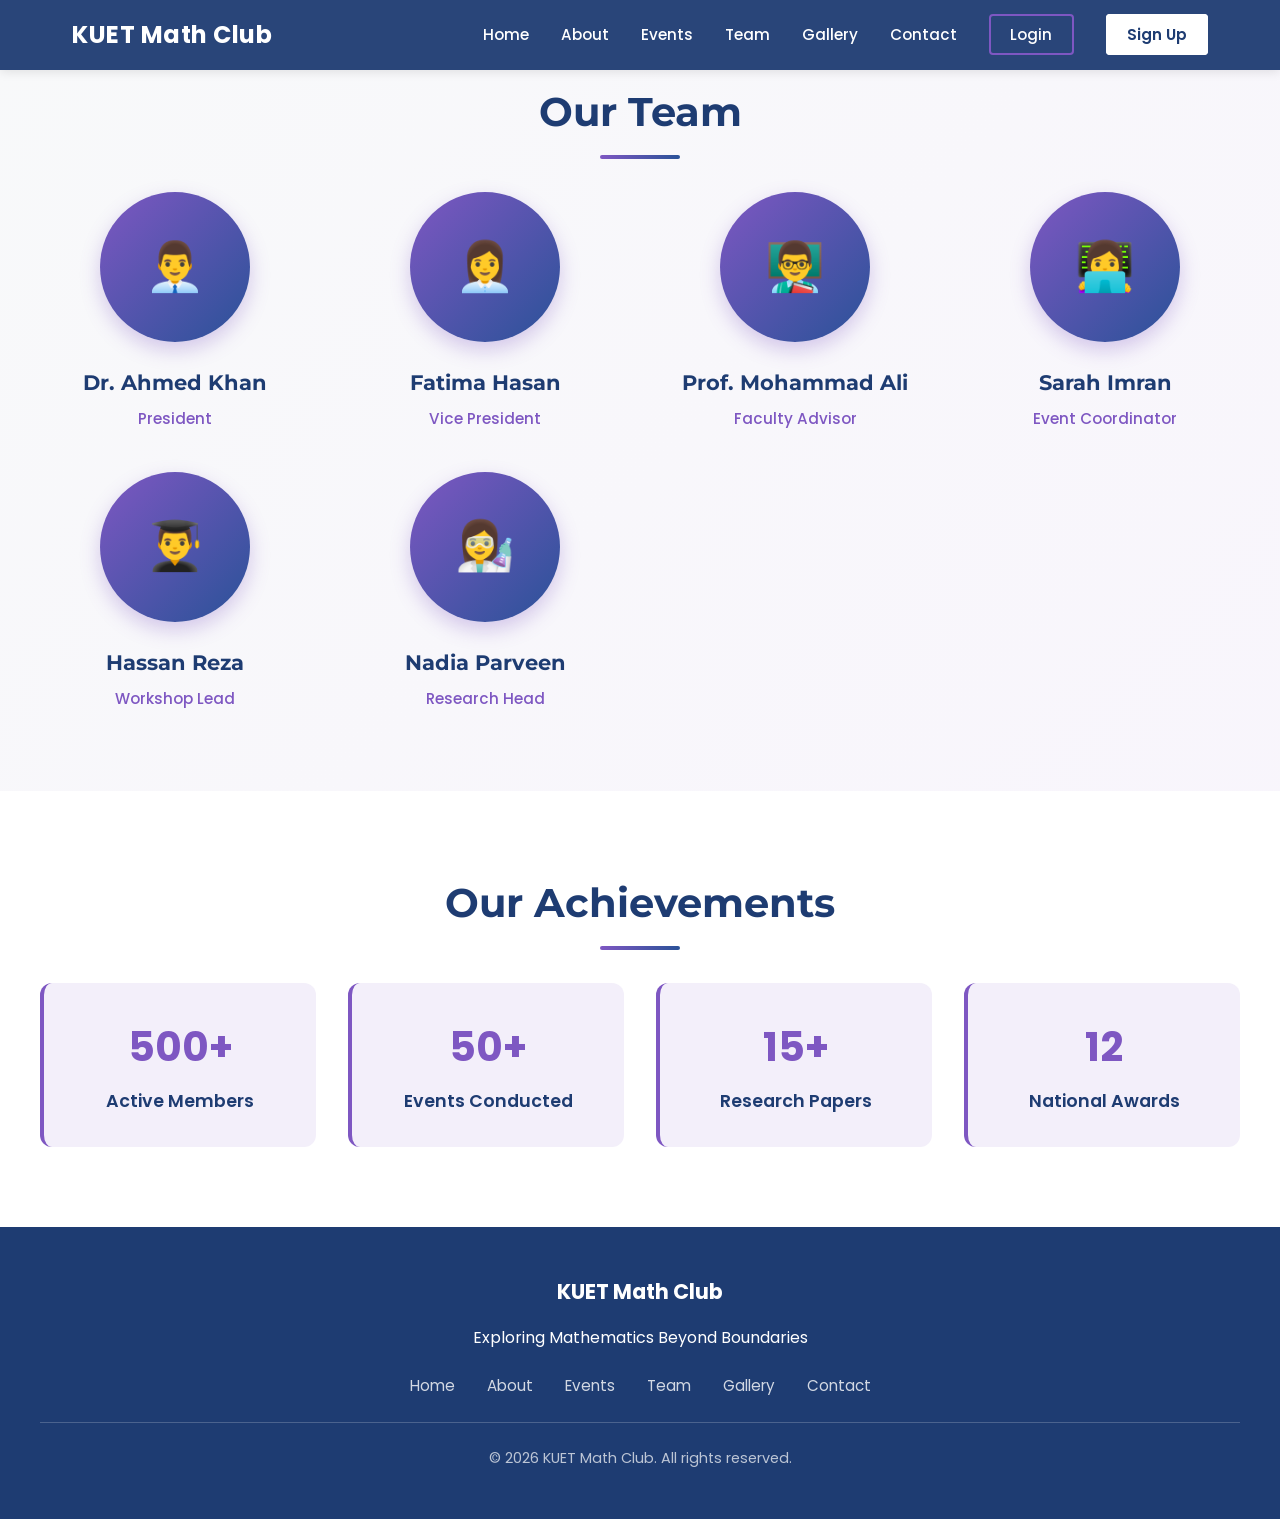
==== team.html @ 25ace0f4 "Add separate pages (About, Team, Gallery, Events), Login/Sign Up page" ====
<!DOCTYPE html>
<html lang="en">
<head>
    <meta charset="UTF-8">
    <meta name="viewport" content="width=device-width, initial-scale=1.0">
    <title>KUET Math Club - Our Team</title>
    <link rel="preconnect" href="https://fonts.googleapis.com">
    <link rel="preconnect" href="https://fonts.gstatic.com" crossorigin>
    <link href="https://fonts.googleapis.com/css2?family=Poppins:wght@300;400;500;600;700&family=Montserrat:wght@400;500;600;700&display=swap" rel="stylesheet">
    <link rel="stylesheet" href="style.css">
</head>
<body>

    <!-- ============ NAVBAR ============ -->
    <nav>
        <div class="navbar-container">
            <div class="logo">KUET Math Club</div>
            <ul class="nav-links">
                <li><a href="index.html">Home</a></li>
                <li><a href="about.html">About</a></li>
                <li><a href="events.html">Events</a></li>
                <li><a href="team.html">Team</a></li>
                <li><a href="gallery.html">Gallery</a></li>
                <li><a href="index.html#contact">Contact</a></li>
                <li><a href="login.html" class="btn-login">Login</a></li>
                <li><a href="signup.html" class="btn-signup">Sign Up</a></li>
            </ul>
        </div>
    </nav>

    <!-- ============ TEAM SECTION ============ -->
    <section class="team" id="team">
        <div class="container">
            <h2 class="section-title">Our Team</h2>
            <div class="team-grid">
                <div class="member-card">
                    <div class="member-image">👨‍💼</div>
                    <h3>Dr. Ahmed Khan</h3>
                    <p class="member-position">President</p>
                </div>

                <div class="member-card">
                    <div class="member-image">👩‍💼</div>
                    <h3>Fatima Hasan</h3>
                    <p class="member-position">Vice President</p>
                </div>

                <div class="member-card">
                    <div class="member-image">👨‍🏫</div>
                    <h3>Prof. Mohammad Ali</h3>
                    <p class="member-position">Faculty Advisor</p>
                </div>

                <div class="member-card">
                    <div class="member-image">👩‍💻</div>
                    <h3>Sarah Imran</h3>
                    <p class="member-position">Event Coordinator</p>
                </div>

                <div class="member-card">
                    <div class="member-image">👨‍🎓</div>
                    <h3>Hassan Reza</h3>
                    <p class="member-position">Workshop Lead</p>
                </div>

                <div class="member-card">
                    <div class="member-image">👩‍🔬</div>
                    <h3>Nadia Parveen</h3>
                    <p class="member-position">Research Head</p>
                </div>
            </div>
        </div>
    </section>

    <!-- ============ ACHIEVEMENTS SECTION ============ -->
    <section class="achievements">
        <div class="container">
            <h2 class="section-title">Our Achievements</h2>
            <div class="achievements-grid">
                <div class="achievement-item">
                    <div class="achievement-number">500+</div>
                    <div class="achievement-title">Active Members</div>
                </div>

                <div class="achievement-item">
                    <div class="achievement-number">50+</div>
                    <div class="achievement-title">Events Conducted</div>
                </div>

                <div class="achievement-item">
                    <div class="achievement-number">15+</div>
                    <div class="achievement-title">Research Papers</div>
                </div>

                <div class="achievement-item">
                    <div class="achievement-number">12</div>
                    <div class="achievement-title">National Awards</div>
                </div>
            </div>
        </div>
    </section>

    <!-- ============ FOOTER ============ -->
    <footer>
        <div class="footer-content">
            <div class="footer-brand">KUET Math Club</div>
            <p>Exploring Mathematics Beyond Boundaries</p>
            <div class="footer-links">
                <a href="index.html">Home</a>
                <a href="about.html">About</a>
                <a href="events.html">Events</a>
                <a href="team.html">Team</a>
                <a href="gallery.html">Gallery</a>
                <a href="index.html#contact">Contact</a>
            </div>
            <div class="footer-divider"></div>
            <p class="copyright">&copy; 2026 KUET Math Club. All rights reserved.</p>
        </div>
    </footer>

</body>
</html>
---- style.css ----
* {
    margin: 0;
    padding: 0;
    box-sizing: border-box;
}

:root {
    --primary-blue: #1e3c72;
    --secondary-blue: #2a5298;
    --accent-purple: #7e57c2;
    --light-purple: #e8dff5;
    --white: #ffffff;
    --light-gray: #f8f9fa;
    --dark-gray: #2d3748;
    --text-gray: #4a5568;
    --border-gray: #e2e8f0;
}

html {
    scroll-behavior: smooth;
}

body {
    font-family: 'Poppins', sans-serif;
    line-height: 1.6;
    color: var(--text-gray);
    background-color: var(--white);
    overflow-x: hidden;
}

/* ============ NAVBAR ============ */
nav {
    position: fixed;
    top: 0;
    width: 100%;
    background: rgba(30, 60, 114, 0.95);
    backdrop-filter: blur(10px);
    padding: 1rem 0;
    z-index: 1000;
    box-shadow: 0 2px 10px rgba(0, 0, 0, 0.1);
}

.navbar-container {
    max-width: 1200px;
    margin: 0 auto;
    padding: 0 2rem;
    display: flex;
    justify-content: space-between;
    align-items: center;
}

.logo {
    font-size: 1.5rem;
    font-weight: 700;
    color: var(--white);
    text-decoration: none;
    letter-spacing: 0.5px;
}

.nav-links {
    display: flex;
    list-style: none;
    gap: 2rem;
}

.nav-links a {
    color: var(--white);
    text-decoration: none;
    font-size: 0.95rem;
    font-weight: 500;
    position: relative;
    transition: color 0.3s ease;
}

.nav-links a::after {
    content: '';
    position: absolute;
    bottom: -5px;
    left: 0;
    width: 0;
    height: 2px;
    background: linear-gradient(90deg, var(--accent-purple), var(--secondary-blue));
    transition: width 0.3s ease;
}

.nav-links a:hover::after {
    width: 100%;
}

.nav-links .btn-login {
    padding: 0.5rem 1.2rem;
    border: 2px solid var(--accent-purple);
    border-radius: 4px;
    color: var(--white);
    background-color: transparent;
    transition: all 0.3s ease;
}

.nav-links .btn-login:hover {
    background-color: var(--accent-purple);
}

.nav-links .btn-login:hover::after {
    width: 0;
}

.nav-links .btn-signup {
    padding: 0.5rem 1.2rem;
    border: 2px solid var(--white);
    border-radius: 4px;
    color: var(--primary-blue);
    background-color: var(--white);
    transition: all 0.3s ease;
    font-weight: 600;
}

.nav-links .btn-signup:hover {
    background-color: var(--accent-purple);
    color: var(--white);
    border-color: var(--accent-purple);
}

.nav-links .btn-signup:hover::after {
    width: 0;
}

/* ============ HERO SECTION ============ */
.hero {
    margin-top: 60px;
    min-height: 90vh;
    background: linear-gradient(135deg, var(--primary-blue) 0%, var(--secondary-blue) 50%, var(--accent-purple) 100%);
    display: flex;
    align-items: center;
    justify-content: center;
    text-align: center;
    color: var(--white);
    position: relative;
    overflow: hidden;
}

.hero::before {
    content: '';
    position: absolute;
    top: -50%;
    right: -10%;
    width: 500px;
    height: 500px;
    background: rgba(255, 255, 255, 0.1);
    border-radius: 50%;
    animation: float 6s ease-in-out infinite;
}

.hero::after {
    content: '';
    position: absolute;
    bottom: -30%;
    left: -10%;
    width: 400px;
    height: 400px;
    background: rgba(232, 223, 245, 0.1);
    border-radius: 50%;
    animation: float 8s ease-in-out infinite reverse;
}

@keyframes float {
    0%, 100% {
        transform: translateY(0px);
    }
    50% {
        transform: translateY(30px);
    }
}

.hero-content {
    position: relative;
    z-index: 1;
    max-width: 700px;
    animation: fadeInUp 1s ease;
}

@keyframes fadeInUp {
    from {
        opacity: 0;
        transform: translateY(30px);
    }
    to {
        opacity: 1;
        transform: translateY(0);
    }
}

.hero h1 {
    font-size: 4rem;
    font-weight: 700;
    margin-bottom: 1rem;
    letter-spacing: -1px;
}

.hero-tagline {
    font-size: 1.5rem;
    margin-bottom: 1.5rem;
    font-weight: 300;
    font-family: 'Montserrat', sans-serif;
    color: rgba(255, 255, 255, 0.95);
}

.hero-description {
    font-size: 1.1rem;
    margin-bottom: 2.5rem;
    color: rgba(255, 255, 255, 0.85);
    line-height: 1.8;
}

.hero-buttons {
    display: flex;
    gap: 1.5rem;
    justify-content: center;
    flex-wrap: wrap;
}

.btn {
    padding: 12px 30px;
    font-size: 1rem;
    font-weight: 600;
    border: none;
    border-radius: 50px;
    cursor: pointer;
    transition: all 0.3s ease;
    text-decoration: none;
    display: inline-block;
}

.btn-primary {
    background: var(--white);
    color: var(--primary-blue);
    box-shadow: 0 4px 15px rgba(0, 0, 0, 0.2);
}

.btn-primary:hover {
    transform: translateY(-3px);
    box-shadow: 0 6px 20px rgba(0, 0, 0, 0.3);
}

.btn-secondary {
    background: transparent;
    color: var(--white);
    border: 2px solid var(--white);
}

.btn-secondary:hover {
    background: var(--white);
    color: var(--primary-blue);
    transform: translateY(-3px);
}

/* ============ ABOUT SECTION ============ */
.about {
    padding: 5rem 2rem;
    background-color: var(--light-gray);
}

.container {
    max-width: 1200px;
    margin: 0 auto;
}

.section-title {
    font-size: 2.5rem;
    font-weight: 700;
    text-align: center;
    margin-bottom: 3rem;
    color: var(--primary-blue);
    position: relative;
    font-family: 'Montserrat', sans-serif;
}

.section-title::after {
    content: '';
    position: absolute;
    bottom: -15px;
    left: 50%;
    transform: translateX(-50%);
    width: 80px;
    height: 4px;
    background: linear-gradient(90deg, var(--accent-purple), var(--secondary-blue));
    border-radius: 2px;
}

.about-content {
    display: grid;
    grid-template-columns: 1fr 1fr;
    gap: 3rem;
    align-items: center;
    margin-top: 3rem;
}

.about-text h3 {
    font-size: 1.8rem;
    color: var(--primary-blue);
    margin-bottom: 1rem;
}

.about-text p {
    margin-bottom: 1.5rem;
    line-height: 1.8;
    color: var(--text-gray);
}

.about-image {
    width: 100%;
    height: 350px;
    background: linear-gradient(135deg, var(--light-purple), rgba(126, 87, 194, 0.1));
    border-radius: 15px;
    display: flex;
    align-items: center;
    justify-content: center;
    font-size: 5rem;
    color: var(--accent-purple);
}

/* ============ EVENTS SECTION ============ */
.events {
    padding: 5rem 2rem;
    background-color: var(--white);
}

.events-grid {
    display: grid;
    grid-template-columns: repeat(auto-fit, minmax(300px, 1fr));
    gap: 2rem;
    margin-top: 3rem;
}

.event-card {
    background: var(--white);
    border-radius: 15px;
    overflow: hidden;
    box-shadow: 0 4px 15px rgba(0, 0, 0, 0.08);
    transition: all 0.3s ease;
}

.event-card:hover {
    transform: translateY(-10px);
    box-shadow: 0 12px 30px rgba(0, 0, 0, 0.15);
}

.event-image {
    width: 100%;
    height: 200px;
    background: linear-gradient(135deg, var(--secondary-blue), var(--accent-purple));
    display: flex;
    align-items: center;
    justify-content: center;
    font-size: 3.5rem;
    color: rgba(255, 255, 255, 0.8);
}

.event-content {
    padding: 1.5rem;
}

.event-date {
    font-size: 0.85rem;
    color: var(--accent-purple);
    font-weight: 600;
    margin-bottom: 0.5rem;
}

.event-card h3 {
    font-size: 1.3rem;
    color: var(--primary-blue);
    margin-bottom: 0.75rem;
    font-family: 'Montserrat', sans-serif;
}

.event-card p {
    color: var(--text-gray);
    font-size: 0.95rem;
    line-height: 1.6;
}

/* ============ TEAM SECTION ============ */
.team {
    padding: 5rem 2rem;
    background: linear-gradient(135deg, var(--light-gray) 0%, rgba(232, 223, 245, 0.3) 100%);
}

.team-grid {
    display: grid;
    grid-template-columns: repeat(auto-fit, minmax(250px, 1fr));
    gap: 2.5rem;
    margin-top: 3rem;
}

.member-card {
    text-align: center;
    transition: all 0.3s ease;
}

.member-card:hover {
    transform: translateY(-8px);
}

.member-image {
    width: 150px;
    height: 150px;
    background: linear-gradient(135deg, var(--accent-purple), var(--secondary-blue));
    border-radius: 50%;
    margin: 0 auto 1.5rem;
    display: flex;
    align-items: center;
    justify-content: center;
    font-size: 3rem;
    color: var(--white);
    box-shadow: 0 8px 20px rgba(126, 87, 194, 0.3);
    transition: all 0.3s ease;
}

.member-card:hover .member-image {
    transform: scale(1.05);
    box-shadow: 0 12px 30px rgba(126, 87, 194, 0.4);
}

.member-card h3 {
    font-size: 1.3rem;
    color: var(--primary-blue);
    margin-bottom: 0.5rem;
    font-family: 'Montserrat', sans-serif;
}

.member-position {
    color: var(--accent-purple);
    font-weight: 500;
    font-size: 0.95rem;
}

/* ============ ACHIEVEMENTS SECTION ============ */
.achievements {
    padding: 5rem 2rem;
    background: var(--white);
}

.achievements-grid {
    display: grid;
    grid-template-columns: repeat(auto-fit, minmax(200px, 1fr));
    gap: 2rem;
    margin-top: 3rem;
}

.achievement-item {
    text-align: center;
    padding: 2rem;
    background: rgba(232, 223, 245, 0.5);
    border-radius: 12px;
    border-left: 4px solid var(--accent-purple);
    backdrop-filter: blur(10px);
    transition: all 0.3s ease;
}

.achievement-item:hover {
    background: rgba(232, 223, 245, 0.8);
    transform: translateY(-5px);
}

.achievement-number {
    font-size: 2.5rem;
    font-weight: 700;
    color: var(--accent-purple);
    margin-bottom: 0.5rem;
}

.achievement-title {
    color: var(--primary-blue);
    font-weight: 600;
    font-size: 1.1rem;
}

/* ============ GALLERY SECTION ============ */
.gallery {
    padding: 5rem 2rem;
    background: var(--light-gray);
}

.gallery-grid {
    display: grid;
    grid-template-columns: repeat(auto-fit, minmax(280px, 1fr));
    gap: 1.5rem;
    margin-top: 3rem;
}

.gallery-item {
    height: 250px;
    background: linear-gradient(135deg, var(--secondary-blue), var(--accent-purple));
    border-radius: 12px;
    overflow: hidden;
    cursor: pointer;
    position: relative;
    display: flex;
    align-items: center;
    justify-content: center;
    font-size: 3rem;
    color: rgba(255, 255, 255, 0.7);
    transition: all 0.3s ease;
    box-shadow: 0 4px 15px rgba(0, 0, 0, 0.1);
}

.gallery-item:hover {
    transform: scale(1.05);
    box-shadow: 0 8px 25px rgba(0, 0, 0, 0.15);
}

/* ============ CONTACT SECTION ============ */
.contact {
    padding: 5rem 2rem;
    background: var(--white);
}

.contact-wrapper {
    max-width: 600px;
    margin: 3rem auto 0;
}

.form-group {
    margin-bottom: 1.5rem;
}

.form-group label {
    display: block;
    margin-bottom: 0.5rem;
    color: var(--primary-blue);
    font-weight: 500;
}

.form-group input,
.form-group textarea {
    width: 100%;
    padding: 12px 15px;
    border: 1px solid var(--border-gray);
    border-radius: 8px;
    font-family: 'Poppins', sans-serif;
    font-size: 1rem;
    transition: all 0.3s ease;
    color: var(--dark-gray);
}

.form-group input:focus,
.form-group textarea:focus {
    outline: none;
    border-color: var(--accent-purple);
    box-shadow: 0 0 0 3px rgba(126, 87, 194, 0.1);
}

.form-group textarea {
    resize: vertical;
    min-height: 120px;
}

.submit-btn {
    width: 100%;
    padding: 12px;
    background: linear-gradient(135deg, var(--primary-blue), var(--accent-purple));
    color: var(--white);
    border: none;
    border-radius: 8px;
    font-size: 1rem;
    font-weight: 600;
    cursor: pointer;
    transition: all 0.3s ease;
    text-transform: uppercase;
    letter-spacing: 1px;
}

.submit-btn:hover {
    transform: translateY(-2px);
    box-shadow: 0 8px 20px rgba(126, 87, 194, 0.3);
}

/* ============ FOOTER ============ */
footer {
    background: var(--primary-blue);
    color: var(--white);
    padding: 3rem 2rem;
    text-align: center;
}

.footer-content {
    max-width: 1200px;
    margin: 0 auto;
}

.footer-brand {
    font-size: 1.3rem;
    font-weight: 700;
    margin-bottom: 1rem;
}

.footer-links {
    display: flex;
    gap: 2rem;
    justify-content: center;
    margin: 1.5rem 0;
    flex-wrap: wrap;
}

.footer-links a {
    color: rgba(255, 255, 255, 0.8);
    text-decoration: none;
    font-size: 0.95rem;
    transition: color 0.3s ease;
}

.footer-links a:hover {
    color: var(--light-purple);
}

.footer-divider {
    height: 1px;
    background: rgba(255, 255, 255, 0.2);
    margin: 1.5rem 0;
}

.copyright {
    font-size: 0.9rem;
    color: rgba(255, 255, 255, 0.7);
}

/* ============ RESPONSIVE DESIGN ============ */
@media (max-width: 768px) {
    .nav-links {
        gap: 1.5rem;
        font-size: 0.85rem;
    }

    .hero {
        margin-top: 50px;
    }

    .hero h1 {
        font-size: 2.5rem;
    }

    .hero-tagline {
        font-size: 1.2rem;
    }

    .section-title {
        font-size: 2rem;
    }

    .about-content {
        grid-template-columns: 1fr;
        gap: 2rem;
    }

    .hero-buttons {
        flex-direction: column;
        gap: 1rem;
    }

    .btn {
        width: 100%;
    }

    .events-grid {
        grid-template-columns: 1fr;
    }

    .team-grid {
        grid-template-columns: repeat(auto-fit, minmax(150px, 1fr));
        gap: 1.5rem;
    }

    .member-image {
        width: 120px;
        height: 120px;
        font-size: 2.5rem;
    }

    .achievements-grid {
        grid-template-columns: 1fr 1fr;
        gap: 1.5rem;
    }

    .gallery-grid {
        grid-template-columns: repeat(auto-fit, minmax(150px, 1fr));
    }

    .gallery-item {
        height: 150px;
        font-size: 2rem;
    }

    .footer-links {
        gap: 1rem;
    }
}

@media (max-width: 480px) {
    .navbar-container {
        padding: 0 1rem;
    }

    .logo {
        font-size: 1.2rem;
    }

    .nav-links {
        gap: 1rem;
        font-size: 0.75rem;
    }

    .hero h1 {
        font-size: 2rem;
    }

    .hero-tagline {
        font-size: 1rem;
    }

    .hero-description {
        font-size: 0.95rem;
    }

    .section-title {
        font-size: 1.5rem;
    }

    .section-title::after {
        width: 60px;
    }

    .about {
        padding: 3rem 1rem;
    }

    .events {
        padding: 3rem 1rem;
    }

    .team {
        padding: 3rem 1rem;
    }

    .achievements {
        padding: 3rem 1rem;
    }

    .achievements-grid {
        grid-template-columns: 1fr;
    }

    .gallery {
        padding: 3rem 1rem;
    }

    .contact {
        padding: 3rem 1rem;
    }

    footer {
        padding: 2rem 1rem;
    }

    .footer-brand {
        font-size: 1rem;
    }

    .footer-links {
        flex-direction: column;
        gap: 0.5rem;
    }
}

/* ============ SCROLLBAR ============ */
::-webkit-scrollbar {
    width: 10px;
}

::-webkit-scrollbar-track {
    background: var(--light-gray);
}

::-webkit-scrollbar-thumb {
    background: var(--accent-purple);
    border-radius: 5px;
}

::-webkit-scrollbar-thumb:hover {
    background: var(--secondary-blue);
}
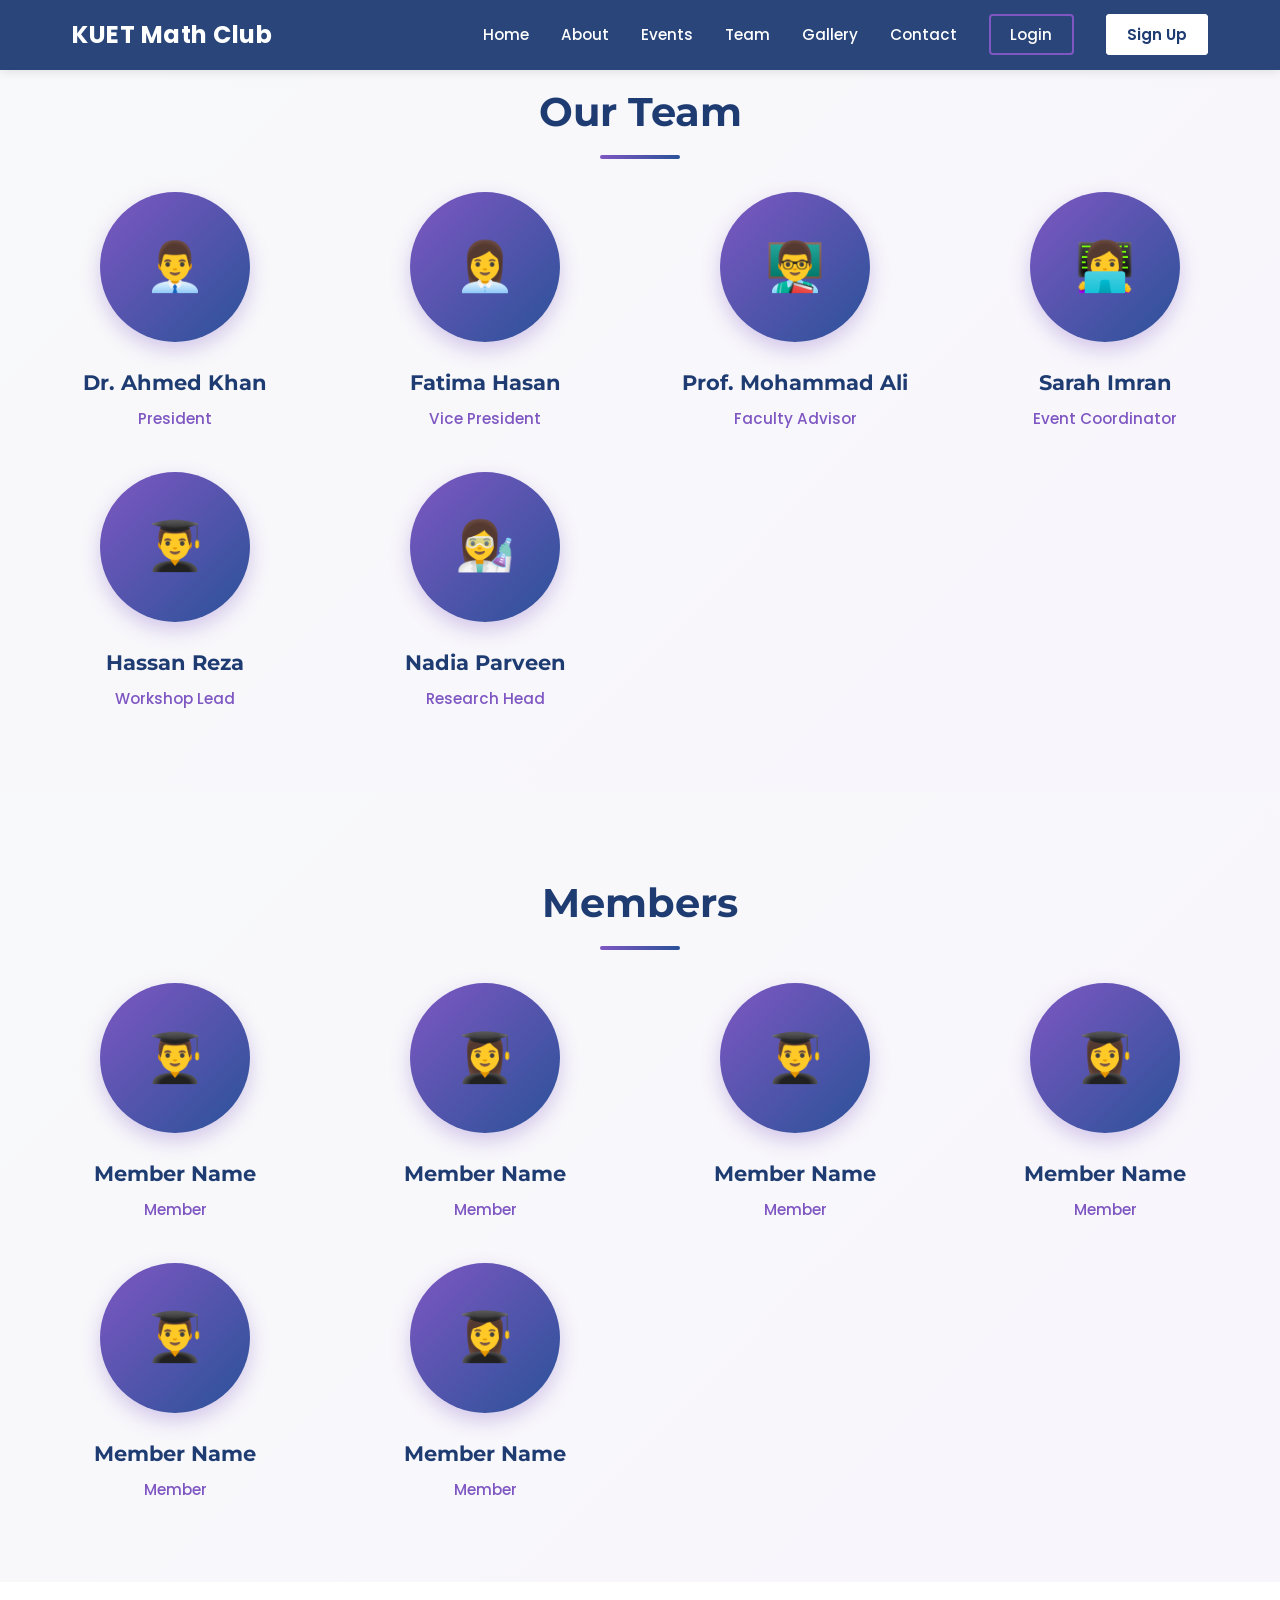
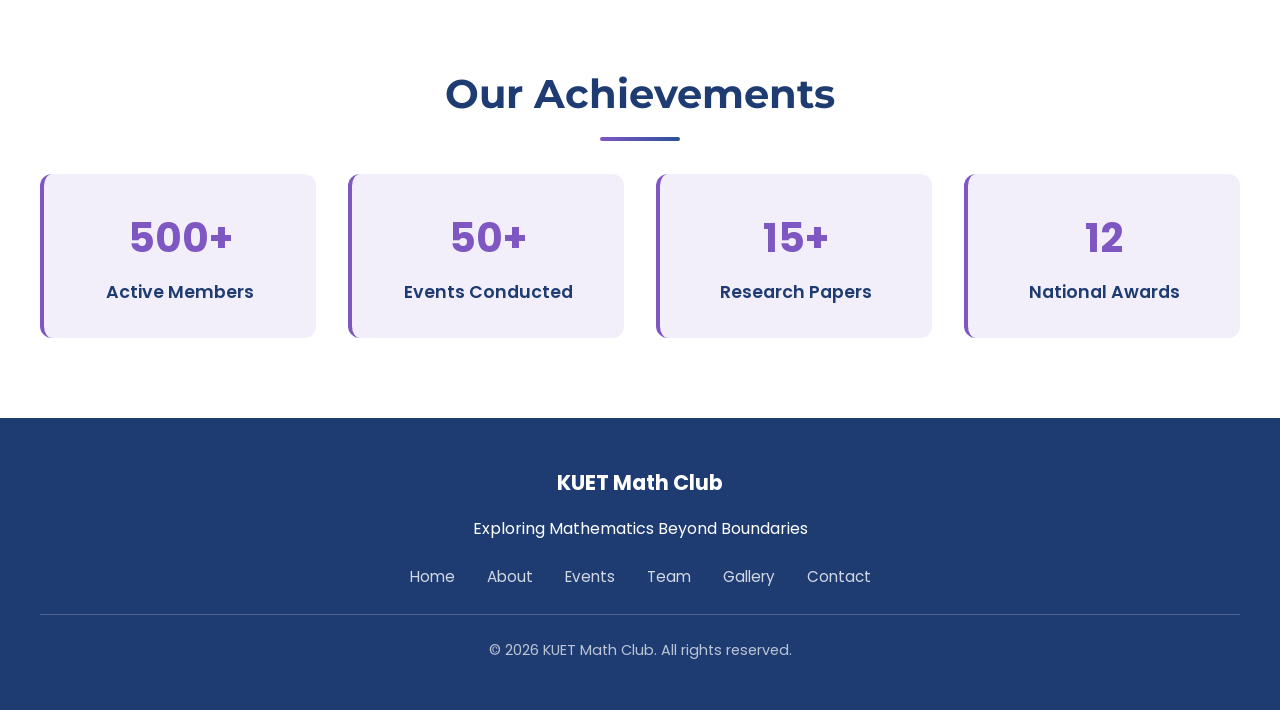
==== commit 77b327b8: "Add general Members section to team page" ====
--- a/team.html
+++ b/team.html
@@ -72,6 +72,50 @@
         </div>
     </section>
 
+    <!-- ============ GENERAL MEMBERS SECTION ============ -->
+    <section class="team" id="members">
+        <div class="container">
+            <h2 class="section-title">Members</h2>
+            <div class="team-grid">
+                <div class="member-card">
+                    <div class="member-image">👨‍🎓</div>
+                    <h3>Member Name</h3>
+                    <p class="member-position">Member</p>
+                </div>
+
+                <div class="member-card">
+                    <div class="member-image">👩‍🎓</div>
+                    <h3>Member Name</h3>
+                    <p class="member-position">Member</p>
+                </div>
+
+                <div class="member-card">
+                    <div class="member-image">👨‍🎓</div>
+                    <h3>Member Name</h3>
+                    <p class="member-position">Member</p>
+                </div>
+
+                <div class="member-card">
+                    <div class="member-image">👩‍🎓</div>
+                    <h3>Member Name</h3>
+                    <p class="member-position">Member</p>
+                </div>
+
+                <div class="member-card">
+                    <div class="member-image">👨‍🎓</div>
+                    <h3>Member Name</h3>
+                    <p class="member-position">Member</p>
+                </div>
+
+                <div class="member-card">
+                    <div class="member-image">👩‍🎓</div>
+                    <h3>Member Name</h3>
+                    <p class="member-position">Member</p>
+                </div>
+            </div>
+        </div>
+    </section>
+
     <!-- ============ ACHIEVEMENTS SECTION ============ -->
     <section class="achievements">
         <div class="container">
